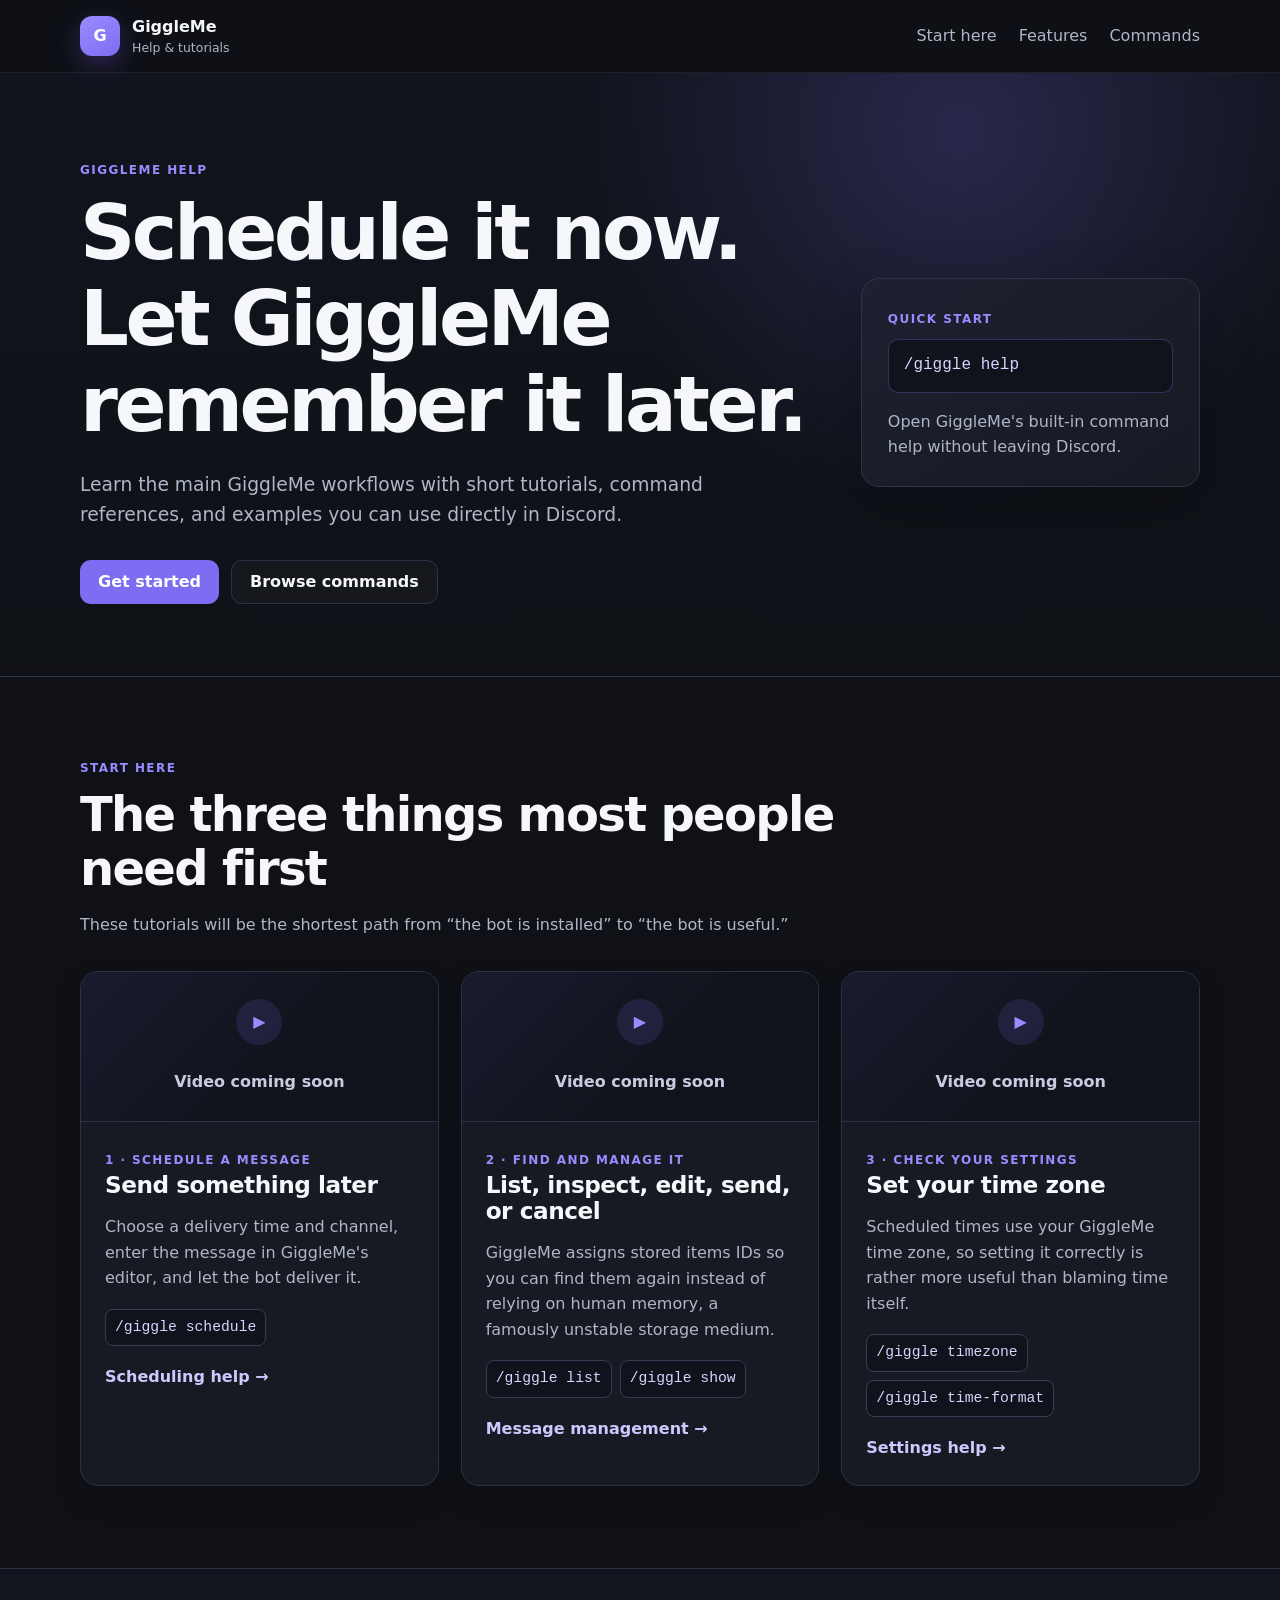
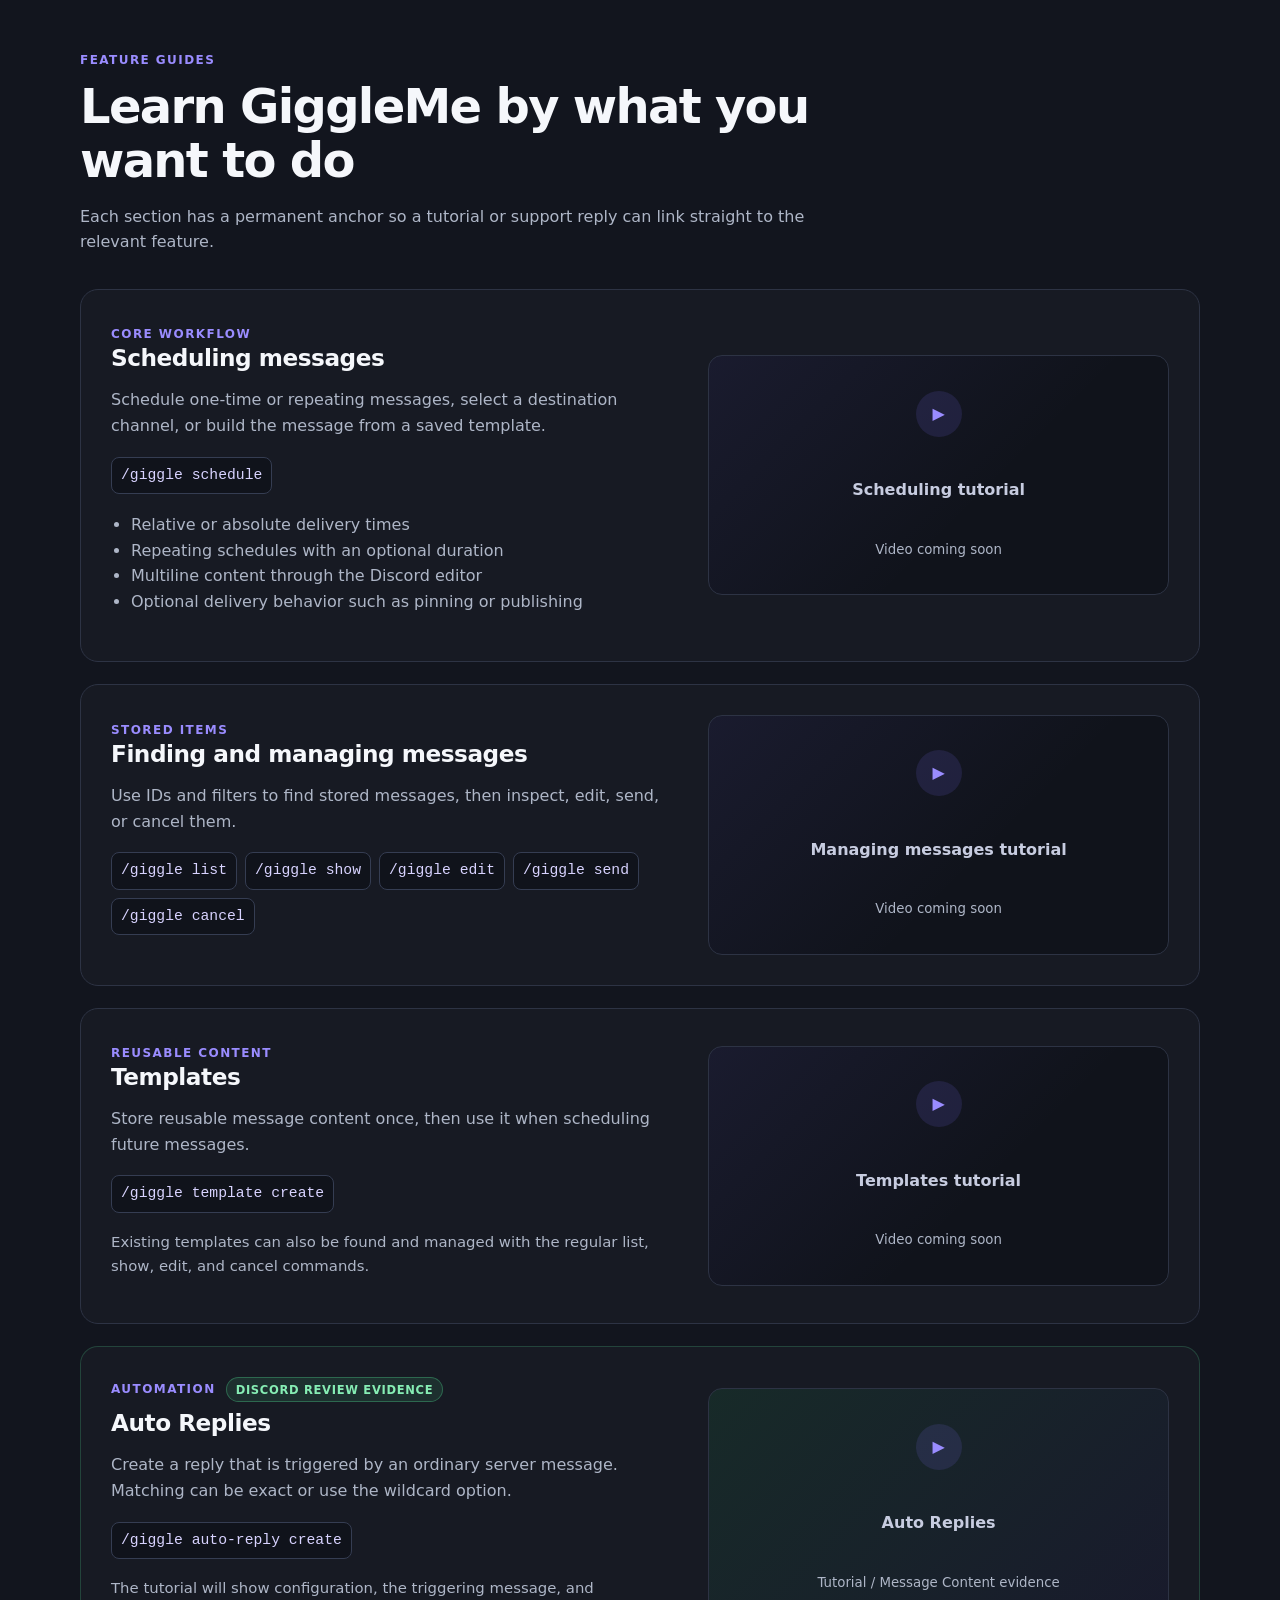
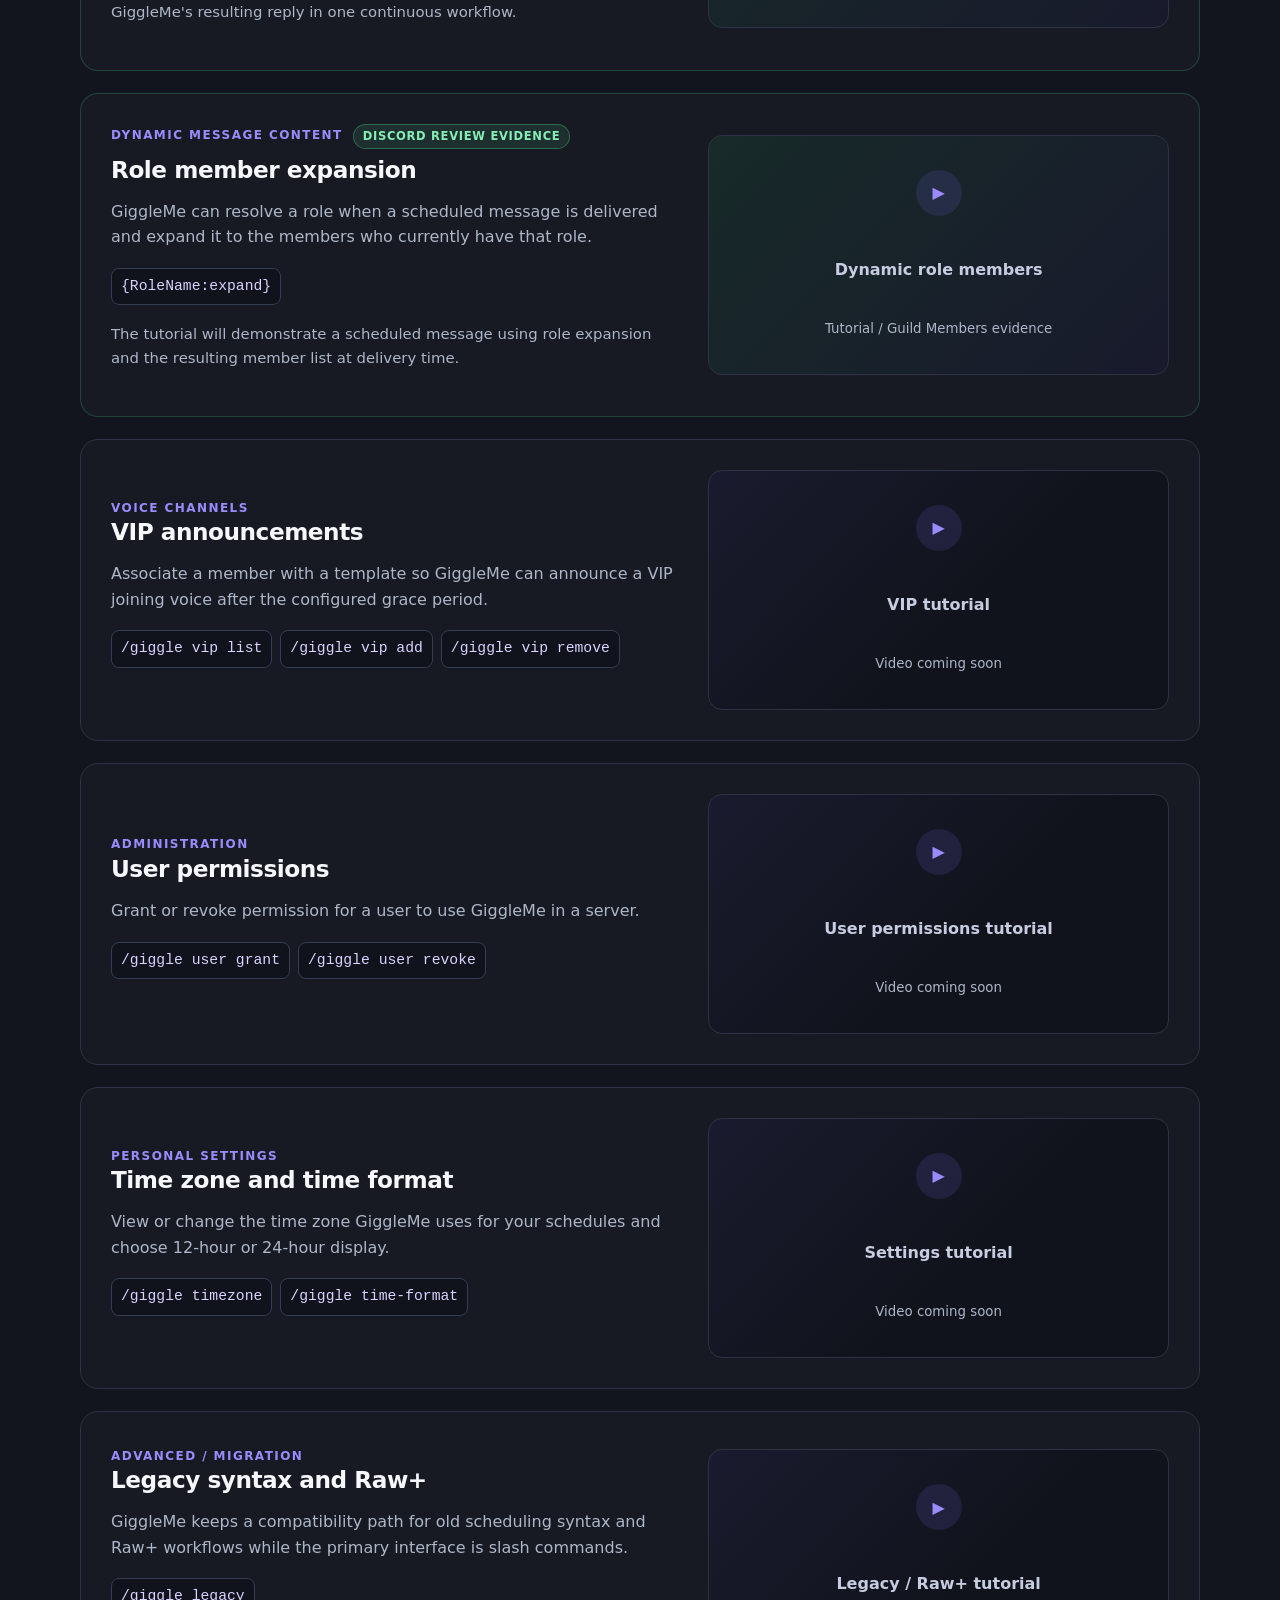
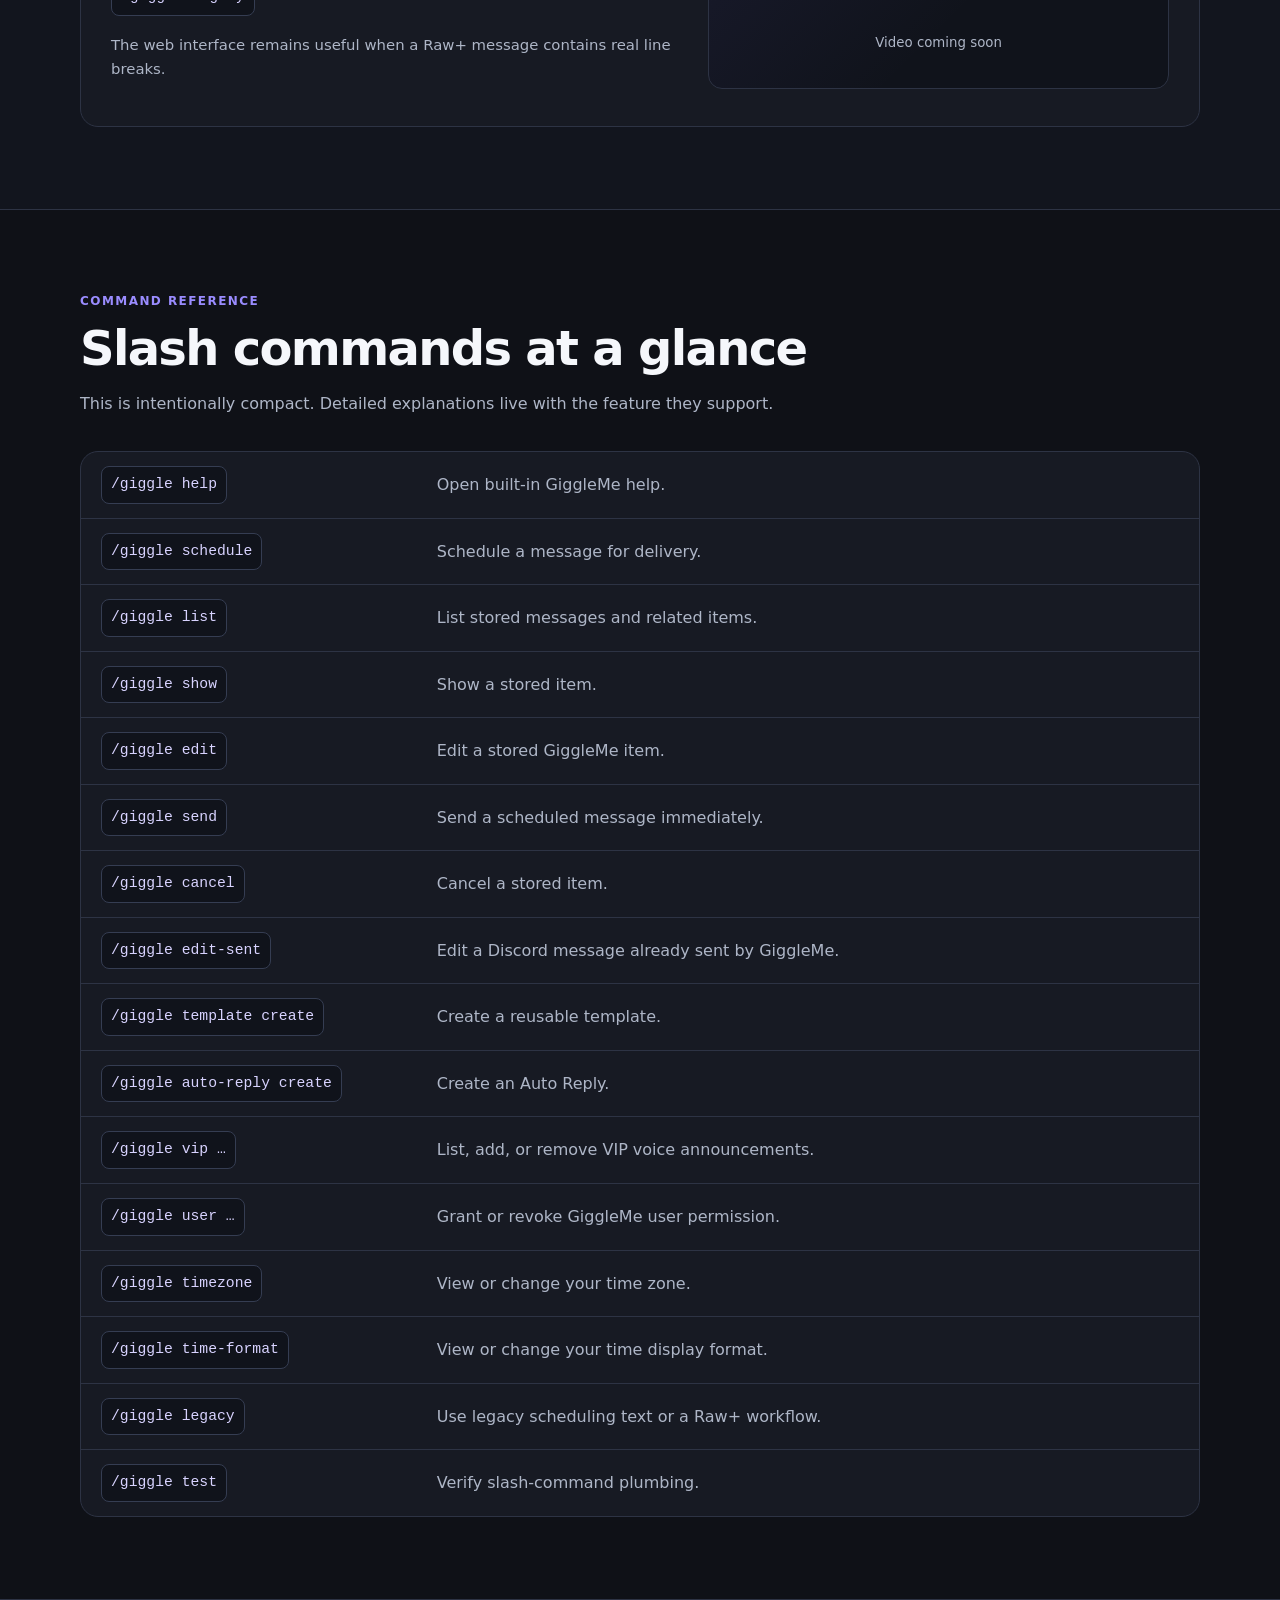
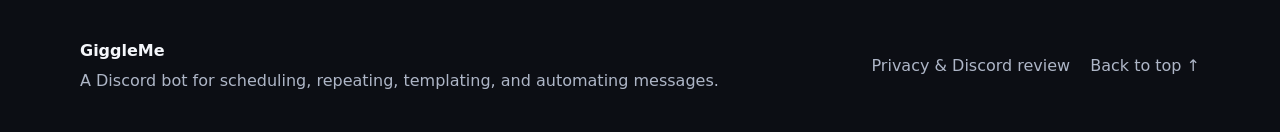
==== web/help/index.html @ 9c4f70c9 "Add web framework" ====
<!doctype html>
<html lang="en">
<head>
  <meta charset="utf-8">
  <meta name="viewport" content="width=device-width, initial-scale=1">
  <meta name="description" content="Help and tutorials for the GiggleMe Discord bot.">
  <title>GiggleMe Help</title>
  <link rel="stylesheet" href="styles.css">
</head>
<body>
  <header class="site-header">
    <div class="shell header-inner">
      <a class="brand" href="#top" aria-label="GiggleMe Help home">
        <span class="brand-mark" aria-hidden="true">G</span>
        <span>
          <strong>GiggleMe</strong>
          <small>Help &amp; tutorials</small>
        </span>
      </a>
      <nav class="header-nav" aria-label="Help navigation">
        <a href="#start">Start here</a>
        <a href="#features">Features</a>
        <a href="#commands">Commands</a>
      </nav>
    </div>
  </header>

  <main id="top">
    <section class="hero">
      <div class="shell hero-grid">
        <div>
          <p class="eyebrow">GiggleMe help</p>
          <h1>Schedule it now. Let GiggleMe remember it later.</h1>
          <p class="lede">
            Learn the main GiggleMe workflows with short tutorials, command references,
            and examples you can use directly in Discord.
          </p>
          <div class="hero-actions">
            <a class="button primary" href="#start">Get started</a>
            <a class="button secondary" href="#commands">Browse commands</a>
          </div>
        </div>
        <aside class="quick-card" aria-label="Quick start">
          <span class="card-kicker">Quick start</span>
          <code>/giggle help</code>
          <p>Open GiggleMe's built-in command help without leaving Discord.</p>
        </aside>
      </div>
    </section>

    <section class="section shell" id="start">
      <div class="section-heading">
        <p class="eyebrow">Start here</p>
        <h2>The three things most people need first</h2>
        <p>These tutorials will be the shortest path from “the bot is installed” to “the bot is useful.”</p>
      </div>

      <div class="card-grid three">
        <article class="feature-card featured">
          <div class="video-placeholder" aria-label="Scheduling tutorial video placeholder">
            <span>Video coming soon</span>
          </div>
          <div class="card-body">
            <span class="card-kicker">1 · Schedule a message</span>
            <h3>Send something later</h3>
            <p>Choose a delivery time and channel, enter the message in GiggleMe's editor, and let the bot deliver it.</p>
            <div class="command-row"><code>/giggle schedule</code></div>
            <a class="text-link" href="#scheduling">Scheduling help →</a>
          </div>
        </article>

        <article class="feature-card featured">
          <div class="video-placeholder" aria-label="Managing messages tutorial video placeholder">
            <span>Video coming soon</span>
          </div>
          <div class="card-body">
            <span class="card-kicker">2 · Find and manage it</span>
            <h3>List, inspect, edit, send, or cancel</h3>
            <p>GiggleMe assigns stored items IDs so you can find them again instead of relying on human memory, a famously unstable storage medium.</p>
            <div class="command-row"><code>/giggle list</code><code>/giggle show</code></div>
            <a class="text-link" href="#manage">Message management →</a>
          </div>
        </article>

        <article class="feature-card featured">
          <div class="video-placeholder" aria-label="Settings tutorial video placeholder">
            <span>Video coming soon</span>
          </div>
          <div class="card-body">
            <span class="card-kicker">3 · Check your settings</span>
            <h3>Set your time zone</h3>
            <p>Scheduled times use your GiggleMe time zone, so setting it correctly is rather more useful than blaming time itself.</p>
            <div class="command-row"><code>/giggle timezone</code><code>/giggle time-format</code></div>
            <a class="text-link" href="#settings">Settings help →</a>
          </div>
        </article>
      </div>
    </section>

    <section class="section section-alt" id="features">
      <div class="shell">
        <div class="section-heading">
          <p class="eyebrow">Feature guides</p>
          <h2>Learn GiggleMe by what you want to do</h2>
          <p>Each section has a permanent anchor so a tutorial or support reply can link straight to the relevant feature.</p>
        </div>

        <div class="feature-list">
          <article class="guide" id="scheduling">
            <div class="guide-copy">
              <span class="card-kicker">Core workflow</span>
              <h3>Scheduling messages</h3>
              <p>Schedule one-time or repeating messages, select a destination channel, or build the message from a saved template.</p>
              <div class="command-row"><code>/giggle schedule</code></div>
              <ul>
                <li>Relative or absolute delivery times</li>
                <li>Repeating schedules with an optional duration</li>
                <li>Multiline content through the Discord editor</li>
                <li>Optional delivery behavior such as pinning or publishing</li>
              </ul>
            </div>
            <div class="video-placeholder large" aria-label="Scheduling messages video placeholder">
              <span>Scheduling tutorial</span>
              <small>Video coming soon</small>
            </div>
          </article>

          <article class="guide" id="manage">
            <div class="guide-copy">
              <span class="card-kicker">Stored items</span>
              <h3>Finding and managing messages</h3>
              <p>Use IDs and filters to find stored messages, then inspect, edit, send, or cancel them.</p>
              <div class="command-row">
                <code>/giggle list</code><code>/giggle show</code><code>/giggle edit</code><code>/giggle send</code><code>/giggle cancel</code>
              </div>
            </div>
            <div class="video-placeholder large" aria-label="Managing stored messages video placeholder">
              <span>Managing messages tutorial</span>
              <small>Video coming soon</small>
            </div>
          </article>

          <article class="guide" id="templates">
            <div class="guide-copy">
              <span class="card-kicker">Reusable content</span>
              <h3>Templates</h3>
              <p>Store reusable message content once, then use it when scheduling future messages.</p>
              <div class="command-row"><code>/giggle template create</code></div>
              <p class="note">Existing templates can also be found and managed with the regular list, show, edit, and cancel commands.</p>
            </div>
            <div class="video-placeholder large" aria-label="Templates video placeholder">
              <span>Templates tutorial</span>
              <small>Video coming soon</small>
            </div>
          </article>

          <article class="guide evidence-guide" id="auto-replies">
            <div class="guide-copy">
              <div class="label-row">
                <span class="card-kicker">Automation</span>
                <span class="evidence-badge">Discord review evidence</span>
              </div>
              <h3>Auto Replies</h3>
              <p>Create a reply that is triggered by an ordinary server message. Matching can be exact or use the wildcard option.</p>
              <div class="command-row"><code>/giggle auto-reply create</code></div>
              <p class="note">The tutorial will show configuration, the triggering message, and GiggleMe's resulting reply in one continuous workflow.</p>
            </div>
            <div class="video-placeholder large evidence" aria-label="Auto Replies evidence video placeholder">
              <span>Auto Replies</span>
              <small>Tutorial / Message Content evidence</small>
            </div>
          </article>

          <article class="guide evidence-guide" id="role-expansion">
            <div class="guide-copy">
              <div class="label-row">
                <span class="card-kicker">Dynamic message content</span>
                <span class="evidence-badge">Discord review evidence</span>
              </div>
              <h3>Role member expansion</h3>
              <p>GiggleMe can resolve a role when a scheduled message is delivered and expand it to the members who currently have that role.</p>
              <div class="command-row"><code>{RoleName:expand}</code></div>
              <p class="note">The tutorial will demonstrate a scheduled message using role expansion and the resulting member list at delivery time.</p>
            </div>
            <div class="video-placeholder large evidence" aria-label="Role member expansion evidence video placeholder">
              <span>Dynamic role members</span>
              <small>Tutorial / Guild Members evidence</small>
            </div>
          </article>

          <article class="guide" id="vip">
            <div class="guide-copy">
              <span class="card-kicker">Voice channels</span>
              <h3>VIP announcements</h3>
              <p>Associate a member with a template so GiggleMe can announce a VIP joining voice after the configured grace period.</p>
              <div class="command-row"><code>/giggle vip list</code><code>/giggle vip add</code><code>/giggle vip remove</code></div>
            </div>
            <div class="video-placeholder large" aria-label="VIP announcements video placeholder">
              <span>VIP tutorial</span>
              <small>Video coming soon</small>
            </div>
          </article>

          <article class="guide" id="permissions">
            <div class="guide-copy">
              <span class="card-kicker">Administration</span>
              <h3>User permissions</h3>
              <p>Grant or revoke permission for a user to use GiggleMe in a server.</p>
              <div class="command-row"><code>/giggle user grant</code><code>/giggle user revoke</code></div>
            </div>
            <div class="video-placeholder large" aria-label="User permissions video placeholder">
              <span>User permissions tutorial</span>
              <small>Video coming soon</small>
            </div>
          </article>

          <article class="guide" id="settings">
            <div class="guide-copy">
              <span class="card-kicker">Personal settings</span>
              <h3>Time zone and time format</h3>
              <p>View or change the time zone GiggleMe uses for your schedules and choose 12-hour or 24-hour display.</p>
              <div class="command-row"><code>/giggle timezone</code><code>/giggle time-format</code></div>
            </div>
            <div class="video-placeholder large" aria-label="Settings video placeholder">
              <span>Settings tutorial</span>
              <small>Video coming soon</small>
            </div>
          </article>

          <article class="guide" id="legacy">
            <div class="guide-copy">
              <span class="card-kicker">Advanced / migration</span>
              <h3>Legacy syntax and Raw+</h3>
              <p>GiggleMe keeps a compatibility path for old scheduling syntax and Raw+ workflows while the primary interface is slash commands.</p>
              <div class="command-row"><code>/giggle legacy</code></div>
              <p class="note">The web interface remains useful when a Raw+ message contains real line breaks.</p>
            </div>
            <div class="video-placeholder large" aria-label="Legacy and Raw Plus video placeholder">
              <span>Legacy / Raw+ tutorial</span>
              <small>Video coming soon</small>
            </div>
          </article>
        </div>
      </div>
    </section>

    <section class="section shell" id="commands">
      <div class="section-heading">
        <p class="eyebrow">Command reference</p>
        <h2>Slash commands at a glance</h2>
        <p>This is intentionally compact. Detailed explanations live with the feature they support.</p>
      </div>

      <div class="command-table" role="table" aria-label="GiggleMe command reference">
        <div class="command-entry" role="row"><code>/giggle help</code><span>Open built-in GiggleMe help.</span></div>
        <div class="command-entry" role="row"><code>/giggle schedule</code><span>Schedule a message for delivery.</span></div>
        <div class="command-entry" role="row"><code>/giggle list</code><span>List stored messages and related items.</span></div>
        <div class="command-entry" role="row"><code>/giggle show</code><span>Show a stored item.</span></div>
        <div class="command-entry" role="row"><code>/giggle edit</code><span>Edit a stored GiggleMe item.</span></div>
        <div class="command-entry" role="row"><code>/giggle send</code><span>Send a scheduled message immediately.</span></div>
        <div class="command-entry" role="row"><code>/giggle cancel</code><span>Cancel a stored item.</span></div>
        <div class="command-entry" role="row"><code>/giggle edit-sent</code><span>Edit a Discord message already sent by GiggleMe.</span></div>
        <div class="command-entry" role="row"><code>/giggle template create</code><span>Create a reusable template.</span></div>
        <div class="command-entry" role="row"><code>/giggle auto-reply create</code><span>Create an Auto Reply.</span></div>
        <div class="command-entry" role="row"><code>/giggle vip …</code><span>List, add, or remove VIP voice announcements.</span></div>
        <div class="command-entry" role="row"><code>/giggle user …</code><span>Grant or revoke GiggleMe user permission.</span></div>
        <div class="command-entry" role="row"><code>/giggle timezone</code><span>View or change your time zone.</span></div>
        <div class="command-entry" role="row"><code>/giggle time-format</code><span>View or change your time display format.</span></div>
        <div class="command-entry" role="row"><code>/giggle legacy</code><span>Use legacy scheduling text or a Raw+ workflow.</span></div>
        <div class="command-entry" role="row"><code>/giggle test</code><span>Verify slash-command plumbing.</span></div>
      </div>
    </section>
  </main>

  <footer class="site-footer">
    <div class="shell footer-inner">
      <div>
        <strong>GiggleMe</strong>
        <p>A Discord bot for scheduling, repeating, templating, and automating messages.</p>
      </div>
      <div class="footer-links">
        <a href="../discord-review/">Privacy &amp; Discord review</a>
        <a href="#top">Back to top ↑</a>
      </div>
    </div>
  </footer>
</body>
</html>
---- web/help/styles.css ----
:root {
  --bg: #0f1117;
  --panel: #171a23;
  --panel-2: #1d2130;
  --text: #f5f7fb;
  --muted: #aeb6c7;
  --line: #2d3344;
  --accent: #7c6df2;
  --accent-strong: #9a8cff;
  --accent-soft: rgba(124, 109, 242, 0.14);
  --success: #4bd18a;
  --success-soft: rgba(75, 209, 138, 0.12);
  --shadow: 0 18px 55px rgba(0, 0, 0, 0.24);
  --radius: 18px;
  --shell: 1120px;
}

* { box-sizing: border-box; }
html { scroll-behavior: smooth; }
body {
  margin: 0;
  font-family: Inter, ui-sans-serif, system-ui, -apple-system, BlinkMacSystemFont, "Segoe UI", sans-serif;
  background: var(--bg);
  color: var(--text);
  line-height: 1.6;
}

a { color: inherit; }
code {
  font-family: "SFMono-Regular", Consolas, "Liberation Mono", monospace;
  font-size: 0.92em;
}

.shell {
  width: min(calc(100% - 36px), var(--shell));
  margin-inline: auto;
}

.site-header {
  position: sticky;
  top: 0;
  z-index: 10;
  border-bottom: 1px solid rgba(255,255,255,.07);
  background: rgba(15, 17, 23, 0.88);
  backdrop-filter: blur(14px);
}

.header-inner,
.footer-inner {
  display: flex;
  align-items: center;
  justify-content: space-between;
  gap: 24px;
}

.header-inner { min-height: 72px; }
.brand {
  display: inline-flex;
  align-items: center;
  gap: 12px;
  text-decoration: none;
}
.brand-mark {
  display: grid;
  place-items: center;
  width: 40px;
  height: 40px;
  border-radius: 12px;
  background: linear-gradient(145deg, var(--accent-strong), var(--accent));
  color: white;
  font-weight: 900;
  box-shadow: 0 8px 24px rgba(124, 109, 242, .28);
}
.brand strong,
.brand small { display: block; }
.brand small { color: var(--muted); font-size: .78rem; margin-top: -2px; }
.header-nav { display: flex; gap: 22px; }
.header-nav a,
.footer-links a { color: var(--muted); text-decoration: none; }
.header-nav a:hover,
.footer-links a:hover,
.text-link:hover { color: var(--text); }

.hero {
  padding: 88px 0 72px;
  background:
    radial-gradient(circle at 75% 10%, rgba(124,109,242,.22), transparent 34%),
    linear-gradient(180deg, #11141d 0%, var(--bg) 100%);
  border-bottom: 1px solid var(--line);
}
.hero-grid {
  display: grid;
  grid-template-columns: minmax(0, 1.5fr) minmax(280px, .7fr);
  gap: 54px;
  align-items: center;
}
.eyebrow,
.card-kicker {
  margin: 0 0 10px;
  color: var(--accent-strong);
  text-transform: uppercase;
  letter-spacing: .12em;
  font-size: .75rem;
  font-weight: 800;
}
h1, h2, h3 { line-height: 1.12; margin-top: 0; }
h1 { font-size: clamp(2.6rem, 6vw, 4.9rem); letter-spacing: -.045em; margin-bottom: 22px; }
h2 { font-size: clamp(2rem, 4vw, 3rem); letter-spacing: -.035em; margin-bottom: 14px; }
h3 { font-size: 1.45rem; letter-spacing: -.02em; margin-bottom: 12px; }
.lede { max-width: 720px; color: var(--muted); font-size: 1.17rem; }
.hero-actions { display: flex; gap: 12px; flex-wrap: wrap; margin-top: 30px; }
.button {
  display: inline-flex;
  align-items: center;
  justify-content: center;
  min-height: 44px;
  padding: 0 18px;
  border-radius: 11px;
  text-decoration: none;
  font-weight: 750;
}
.button.primary { background: var(--accent); color: #fff; }
.button.primary:hover { background: var(--accent-strong); }
.button.secondary { border: 1px solid var(--line); background: rgba(255,255,255,.025); }
.quick-card {
  padding: 26px;
  border: 1px solid var(--line);
  border-radius: var(--radius);
  background: linear-gradient(145deg, var(--panel-2), var(--panel));
  box-shadow: var(--shadow);
}
.quick-card code {
  display: block;
  padding: 13px 15px;
  margin: 8px 0 14px;
  border: 1px solid rgba(124,109,242,.32);
  border-radius: 10px;
  background: #10131b;
  color: #d8d3ff;
  font-size: 1rem;
}
.quick-card p { color: var(--muted); margin-bottom: 0; }

.section { padding-top: 82px; padding-bottom: 82px; scroll-margin-top: 76px; }
.section-alt { background: #12151e; border-block: 1px solid var(--line); }
.section-heading { max-width: 760px; margin-bottom: 34px; }
.section-heading > p:last-child { color: var(--muted); margin-bottom: 0; }
.card-grid { display: grid; gap: 22px; }
.card-grid.three { grid-template-columns: repeat(3, minmax(0, 1fr)); }
.feature-card {
  overflow: hidden;
  border: 1px solid var(--line);
  border-radius: var(--radius);
  background: var(--panel);
}
.feature-card.featured { box-shadow: 0 12px 30px rgba(0,0,0,.13); }
.card-body { padding: 24px; }
.card-body p { color: var(--muted); }
.text-link { color: #cec8ff; text-decoration: none; font-weight: 700; }

.video-placeholder {
  display: grid;
  place-items: center;
  min-height: 150px;
  padding: 18px;
  text-align: center;
  color: #c7cce0;
  background:
    linear-gradient(135deg, rgba(124,109,242,.09), transparent 60%),
    #10131b;
  border-bottom: 1px solid var(--line);
}
.video-placeholder::before {
  content: "▶";
  display: grid;
  place-items: center;
  width: 46px;
  height: 46px;
  margin-bottom: 8px;
  border-radius: 50%;
  background: var(--accent-soft);
  color: var(--accent-strong);
  font-size: 1rem;
}
.video-placeholder span,
.video-placeholder small { display: block; }
.video-placeholder span { font-weight: 750; }
.video-placeholder small { margin-top: 3px; color: var(--muted); }
.video-placeholder.large {
  min-height: 240px;
  border: 1px solid var(--line);
  border-radius: 14px;
}
.video-placeholder.evidence {
  background: linear-gradient(135deg, var(--success-soft), rgba(124,109,242,.08)), #10131b;
}

.command-row { display: flex; flex-wrap: wrap; gap: 8px; margin: 18px 0; }
.command-row code,
.command-entry code {
  padding: 6px 9px;
  border: 1px solid #353d52;
  border-radius: 8px;
  background: #10131b;
  color: #d8d3ff;
}

.feature-list { display: grid; gap: 22px; }
.guide {
  display: grid;
  grid-template-columns: minmax(0, 1.1fr) minmax(320px, .9fr);
  gap: 34px;
  align-items: center;
  padding: 30px;
  border: 1px solid var(--line);
  border-radius: var(--radius);
  background: var(--panel);
  scroll-margin-top: 96px;
}
.guide-copy > p { color: var(--muted); }
.guide-copy ul { padding-left: 20px; color: var(--muted); }
.note { font-size: .93rem; }
.label-row { display: flex; gap: 10px; align-items: center; flex-wrap: wrap; margin-bottom: 8px; }
.label-row .card-kicker { margin: 0; }
.evidence-badge {
  display: inline-flex;
  align-items: center;
  min-height: 25px;
  padding: 2px 9px;
  border: 1px solid rgba(75,209,138,.35);
  border-radius: 999px;
  background: var(--success-soft);
  color: #86edb4;
  font-size: .72rem;
  font-weight: 800;
  text-transform: uppercase;
  letter-spacing: .06em;
}
.evidence-guide { border-color: rgba(75,209,138,.23); }

.command-table {
  overflow: hidden;
  border: 1px solid var(--line);
  border-radius: var(--radius);
  background: var(--panel);
}
.command-entry {
  display: grid;
  grid-template-columns: minmax(230px, .42fr) 1fr;
  gap: 24px;
  align-items: center;
  min-height: 62px;
  padding: 14px 20px;
  border-bottom: 1px solid var(--line);
}
.command-entry:last-child { border-bottom: 0; }
.command-entry code { width: fit-content; }
.command-entry span { color: var(--muted); }

.site-footer { padding: 38px 0; border-top: 1px solid var(--line); background: #0c0e14; }
.site-footer p { margin: 5px 0 0; color: var(--muted); }
.footer-links { display: flex; gap: 20px; flex-wrap: wrap; justify-content: flex-end; }

@media (max-width: 900px) {
  .hero-grid,
  .guide { grid-template-columns: 1fr; }
  .card-grid.three { grid-template-columns: 1fr; }
  .guide .video-placeholder { order: -1; }
}

@media (max-width: 680px) {
  .header-nav { display: none; }
  .hero { padding-top: 64px; }
  .section { padding-top: 62px; padding-bottom: 62px; }
  .guide { padding: 20px; }
  .command-entry { grid-template-columns: 1fr; gap: 8px; }
  .footer-inner { align-items: flex-start; flex-direction: column; }
  .footer-links { justify-content: flex-start; }
}

@media (prefers-reduced-motion: reduce) {
  html { scroll-behavior: auto; }
}
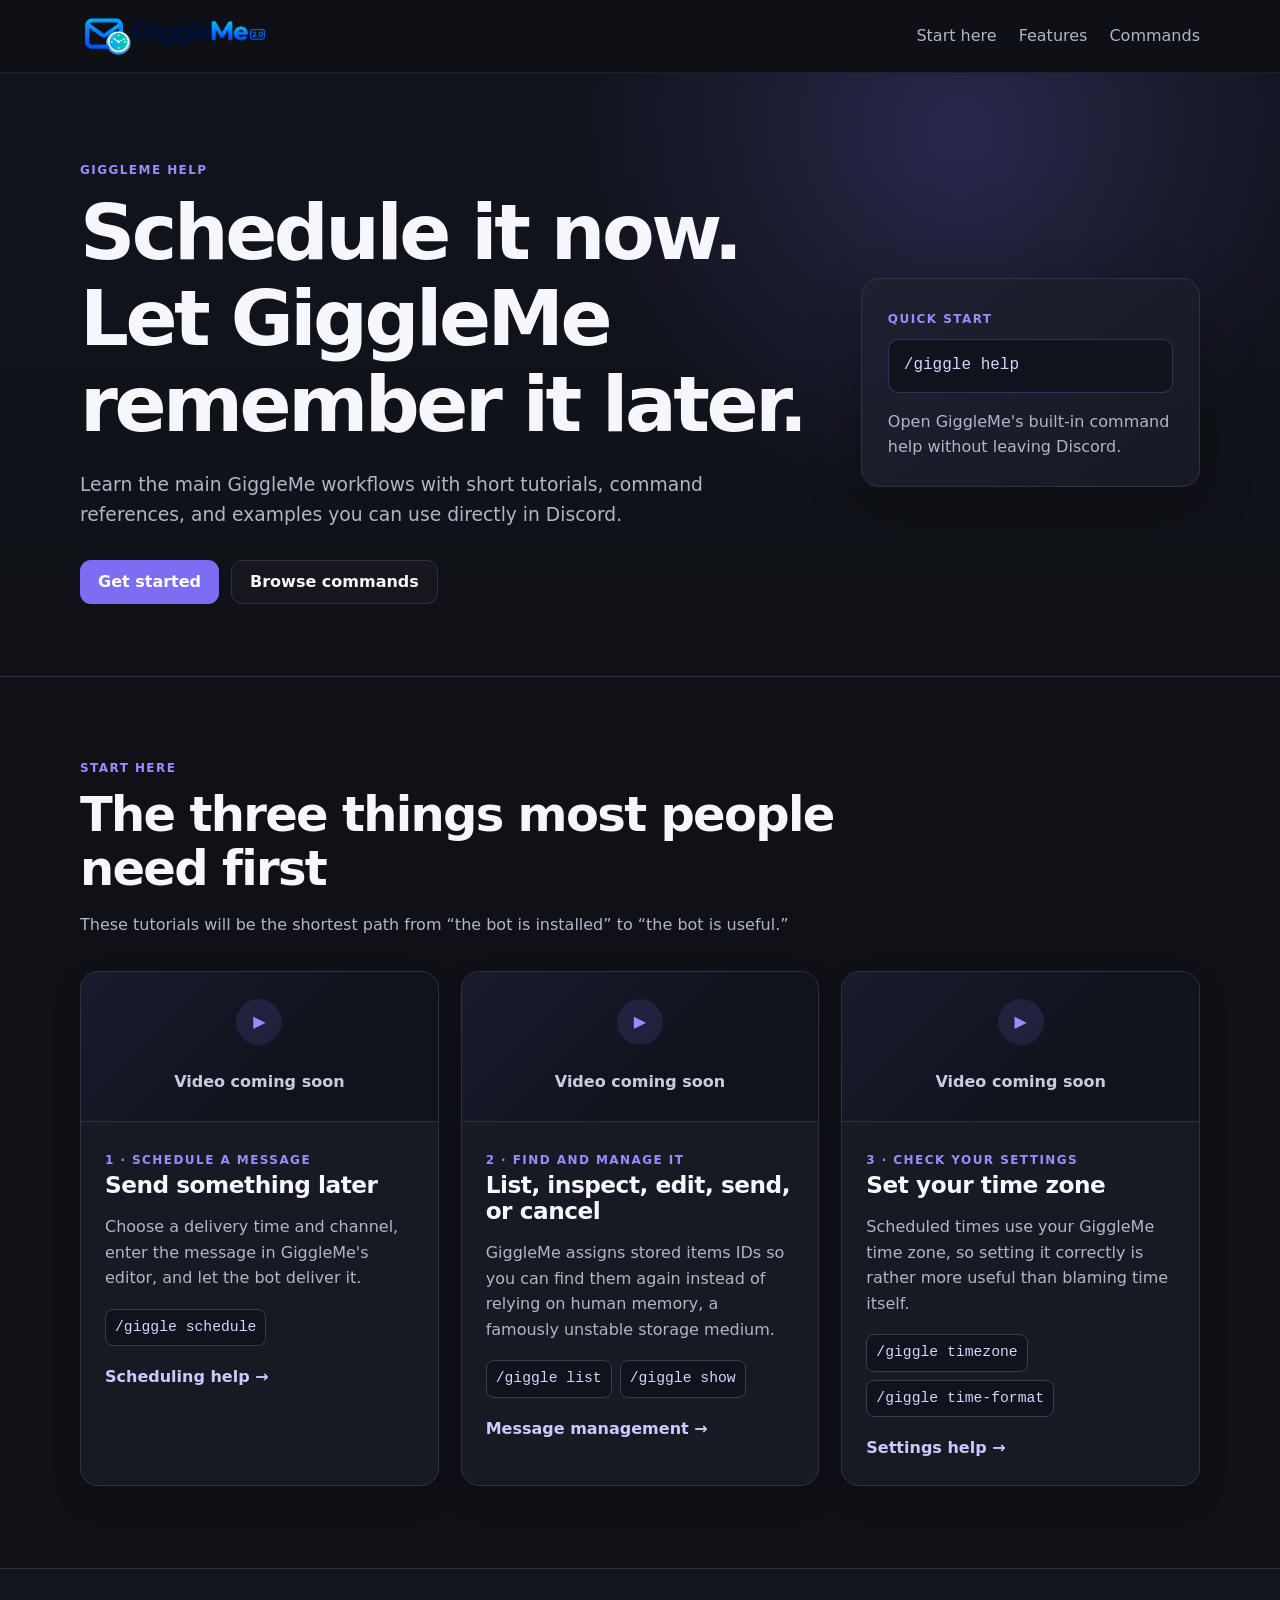
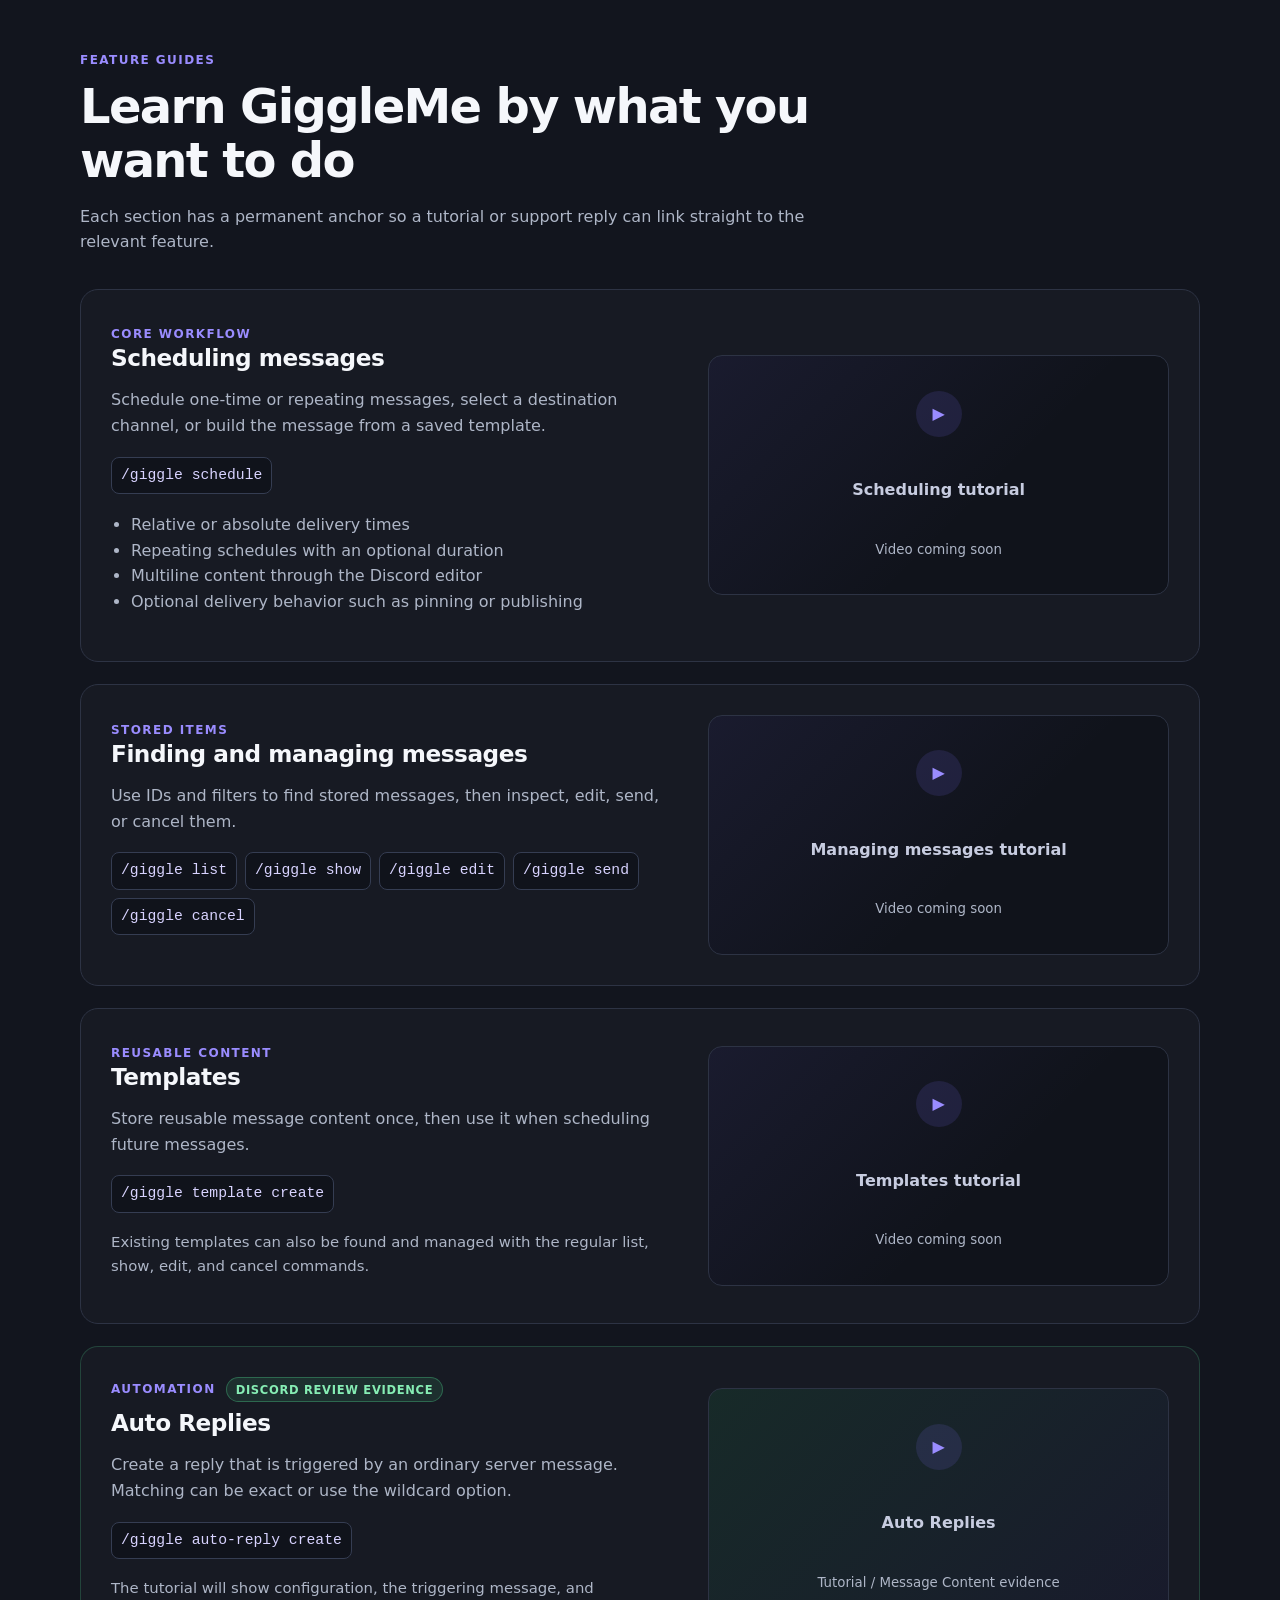
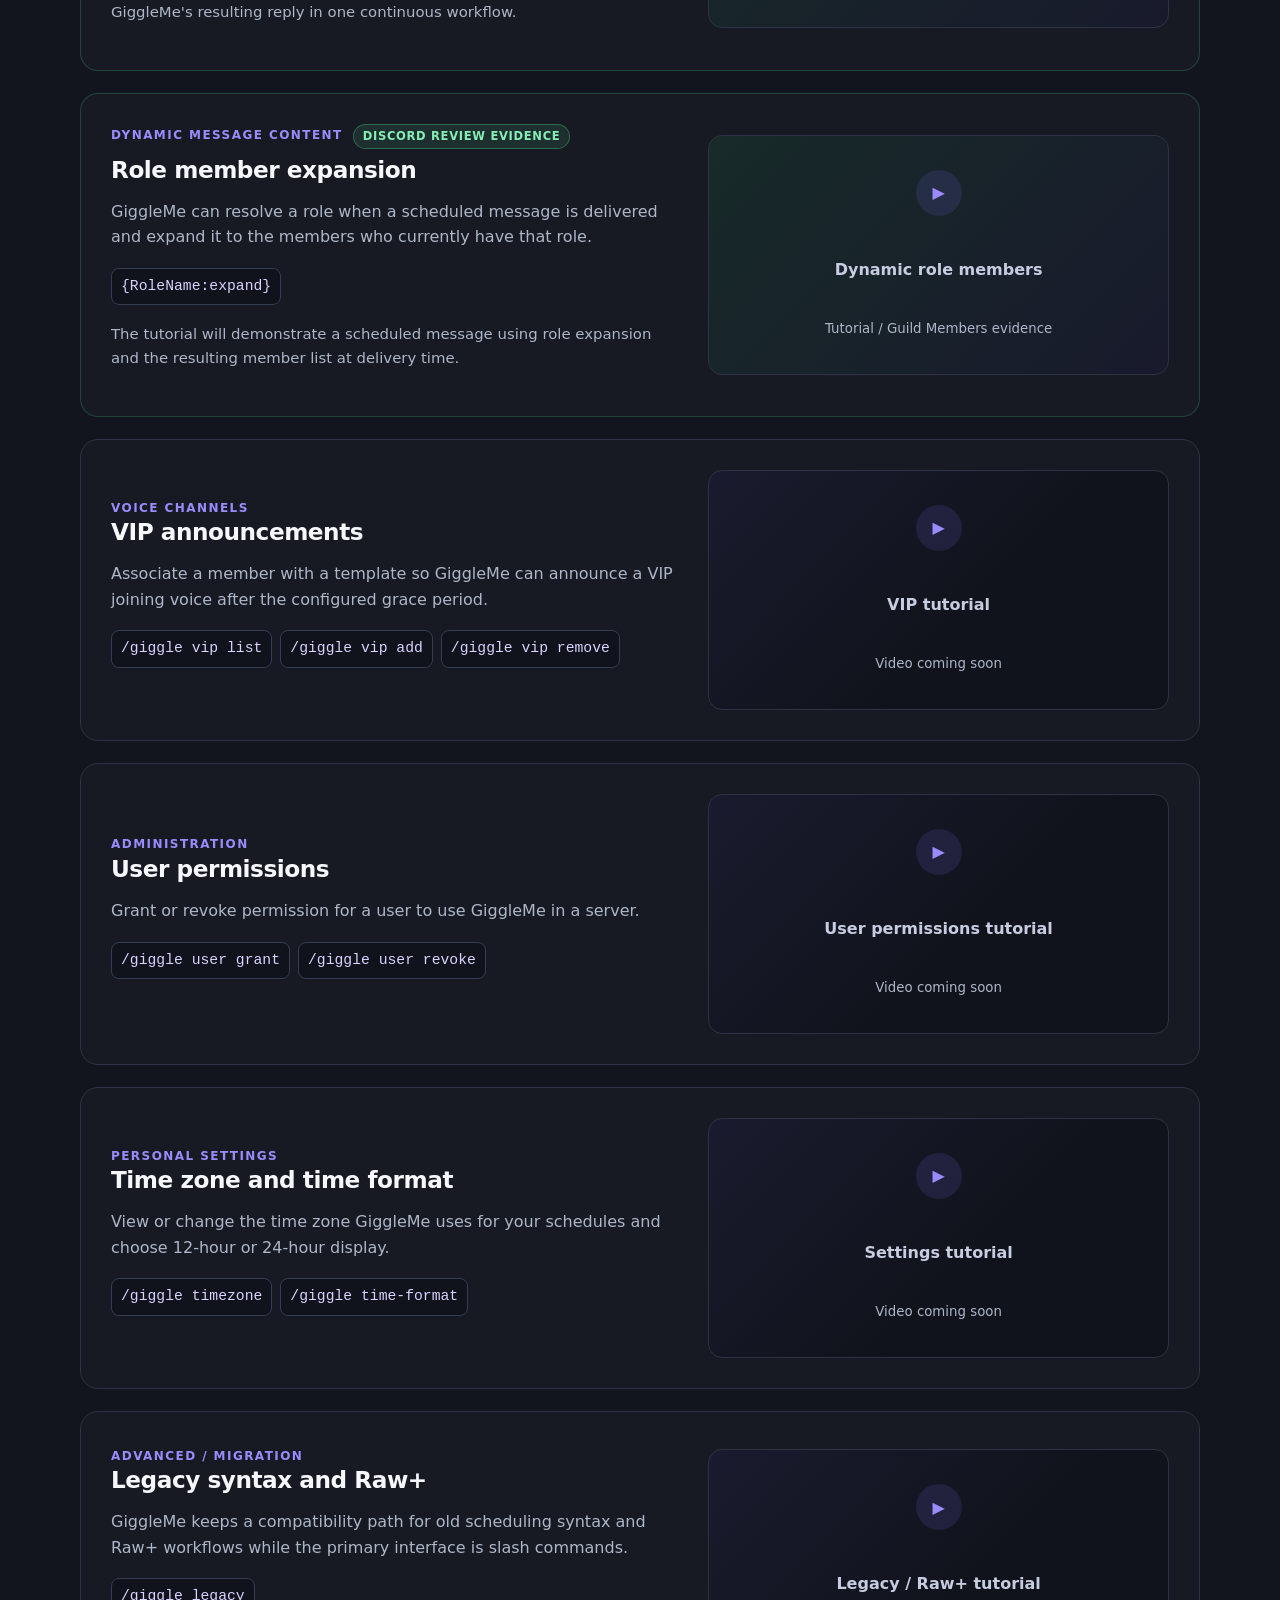
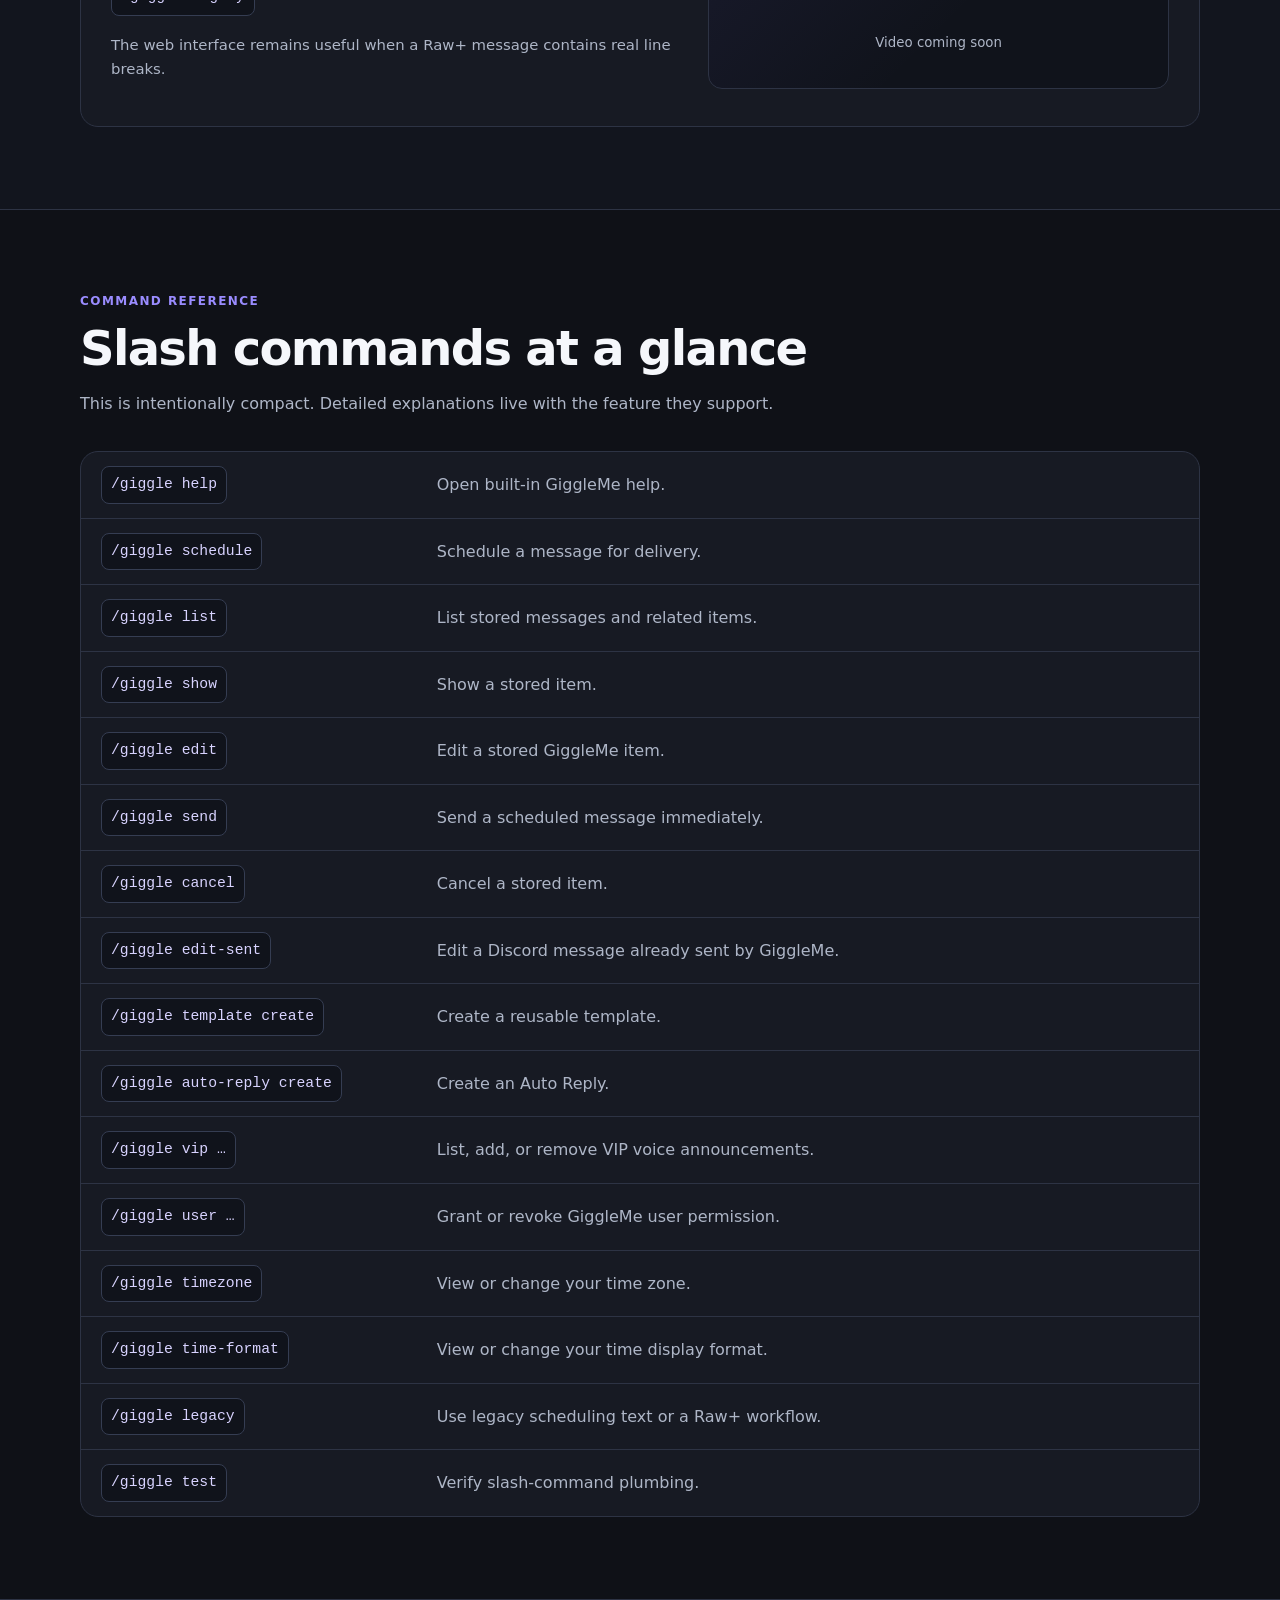
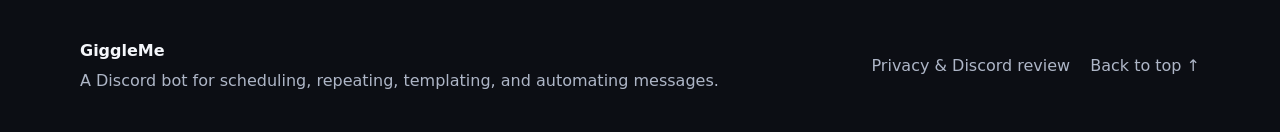
==== commit bf2333a4: "Add logo" ====
--- a/web/help/index.html
+++ b/web/help/index.html
@@ -11,11 +11,7 @@
   <header class="site-header">
     <div class="shell header-inner">
       <a class="brand" href="#top" aria-label="GiggleMe Help home">
-        <span class="brand-mark" aria-hidden="true">G</span>
-        <span>
-          <strong>GiggleMe</strong>
-          <small>Help &amp; tutorials</small>
-        </span>
+        <img class="brand-logo" src="giggleme-logo.png" alt="GiggleMe logo">
       </a>
       <nav class="header-nav" aria-label="Help navigation">
         <a href="#start">Start here</a>
--- a/web/help/styles.css
+++ b/web/help/styles.css
@@ -60,20 +60,12 @@
   gap: 12px;
   text-decoration: none;
 }
-.brand-mark {
-  display: grid;
-  place-items: center;
-  width: 40px;
-  height: 40px;
-  border-radius: 12px;
-  background: linear-gradient(145deg, var(--accent-strong), var(--accent));
-  color: white;
-  font-weight: 900;
-  box-shadow: 0 8px 24px rgba(124, 109, 242, .28);
-}
-.brand strong,
-.brand small { display: block; }
-.brand small { color: var(--muted); font-size: .78rem; margin-top: -2px; }
+.brand-logo {
+  display: block;
+  width: 188px;
+  max-width: min(42vw, 188px);
+  height: auto;
+}
 .header-nav { display: flex; gap: 22px; }
 .header-nav a,
 .footer-links a { color: var(--muted); text-decoration: none; }
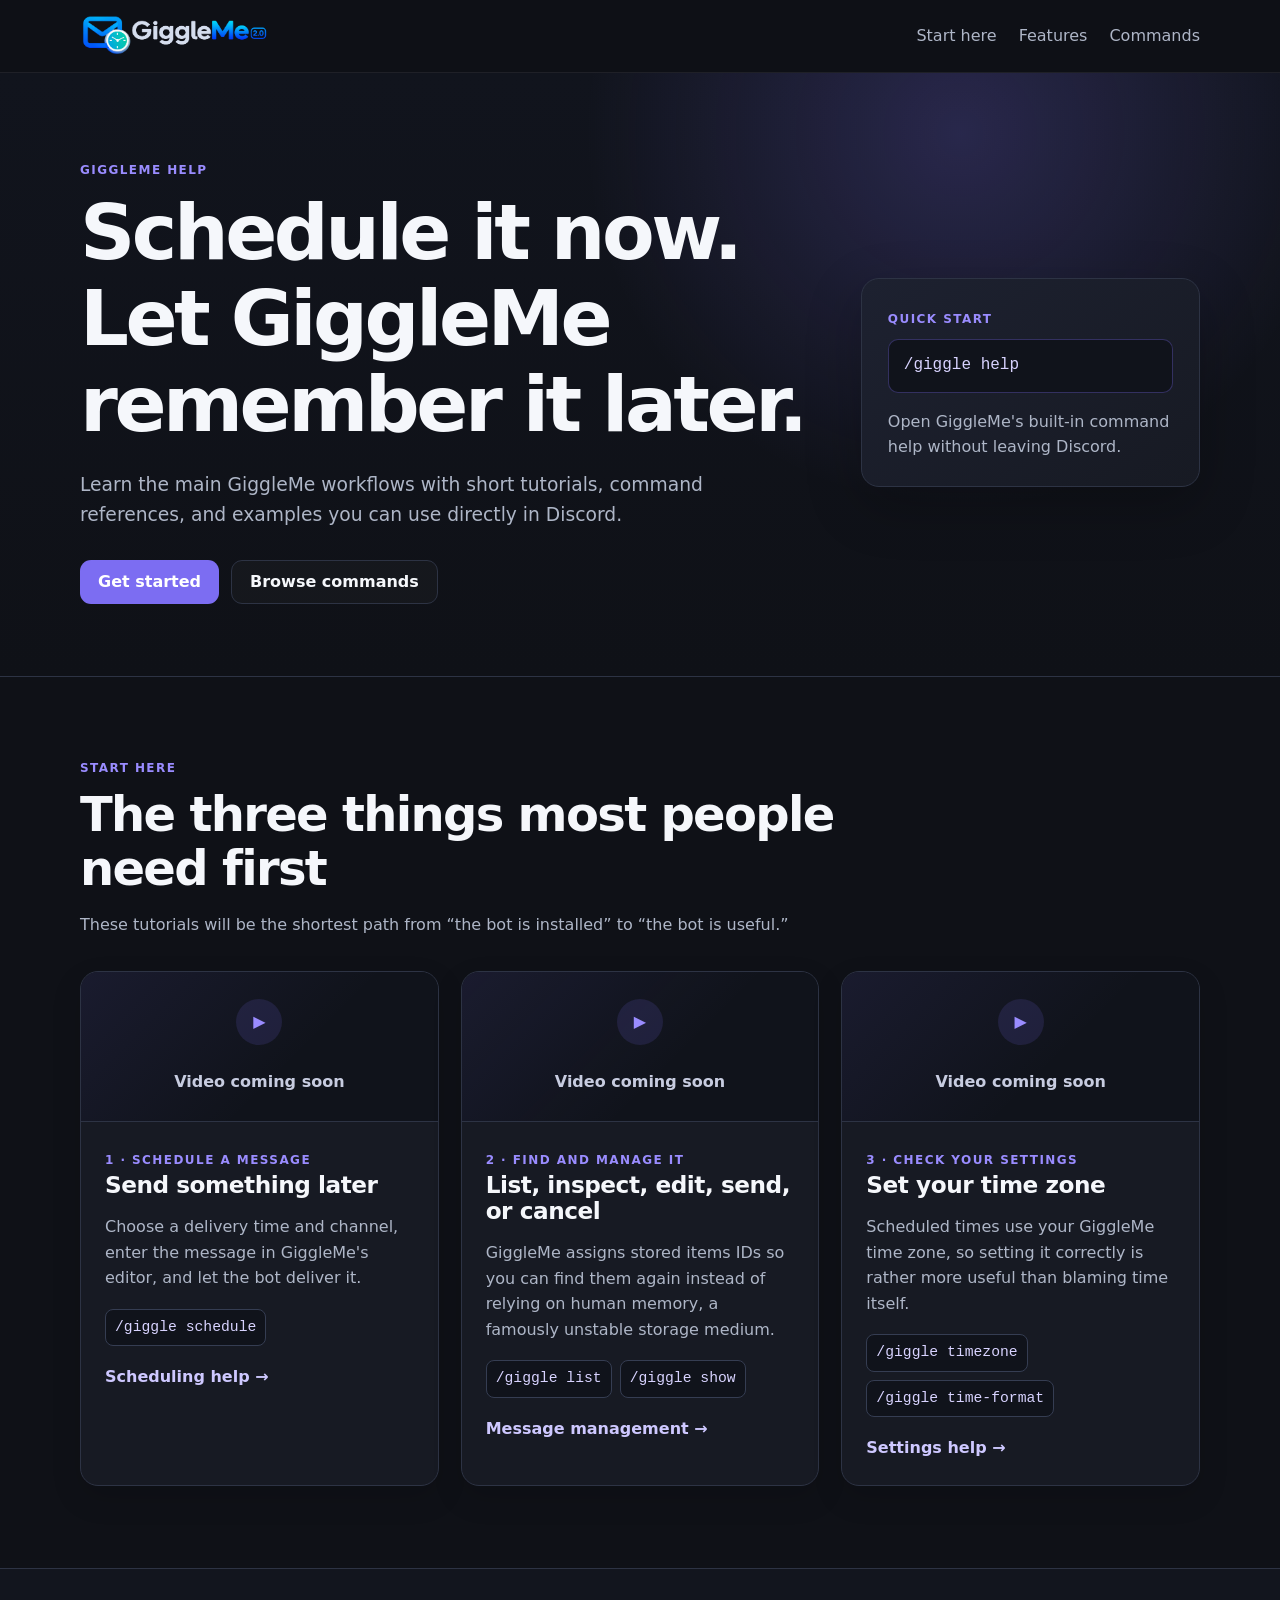
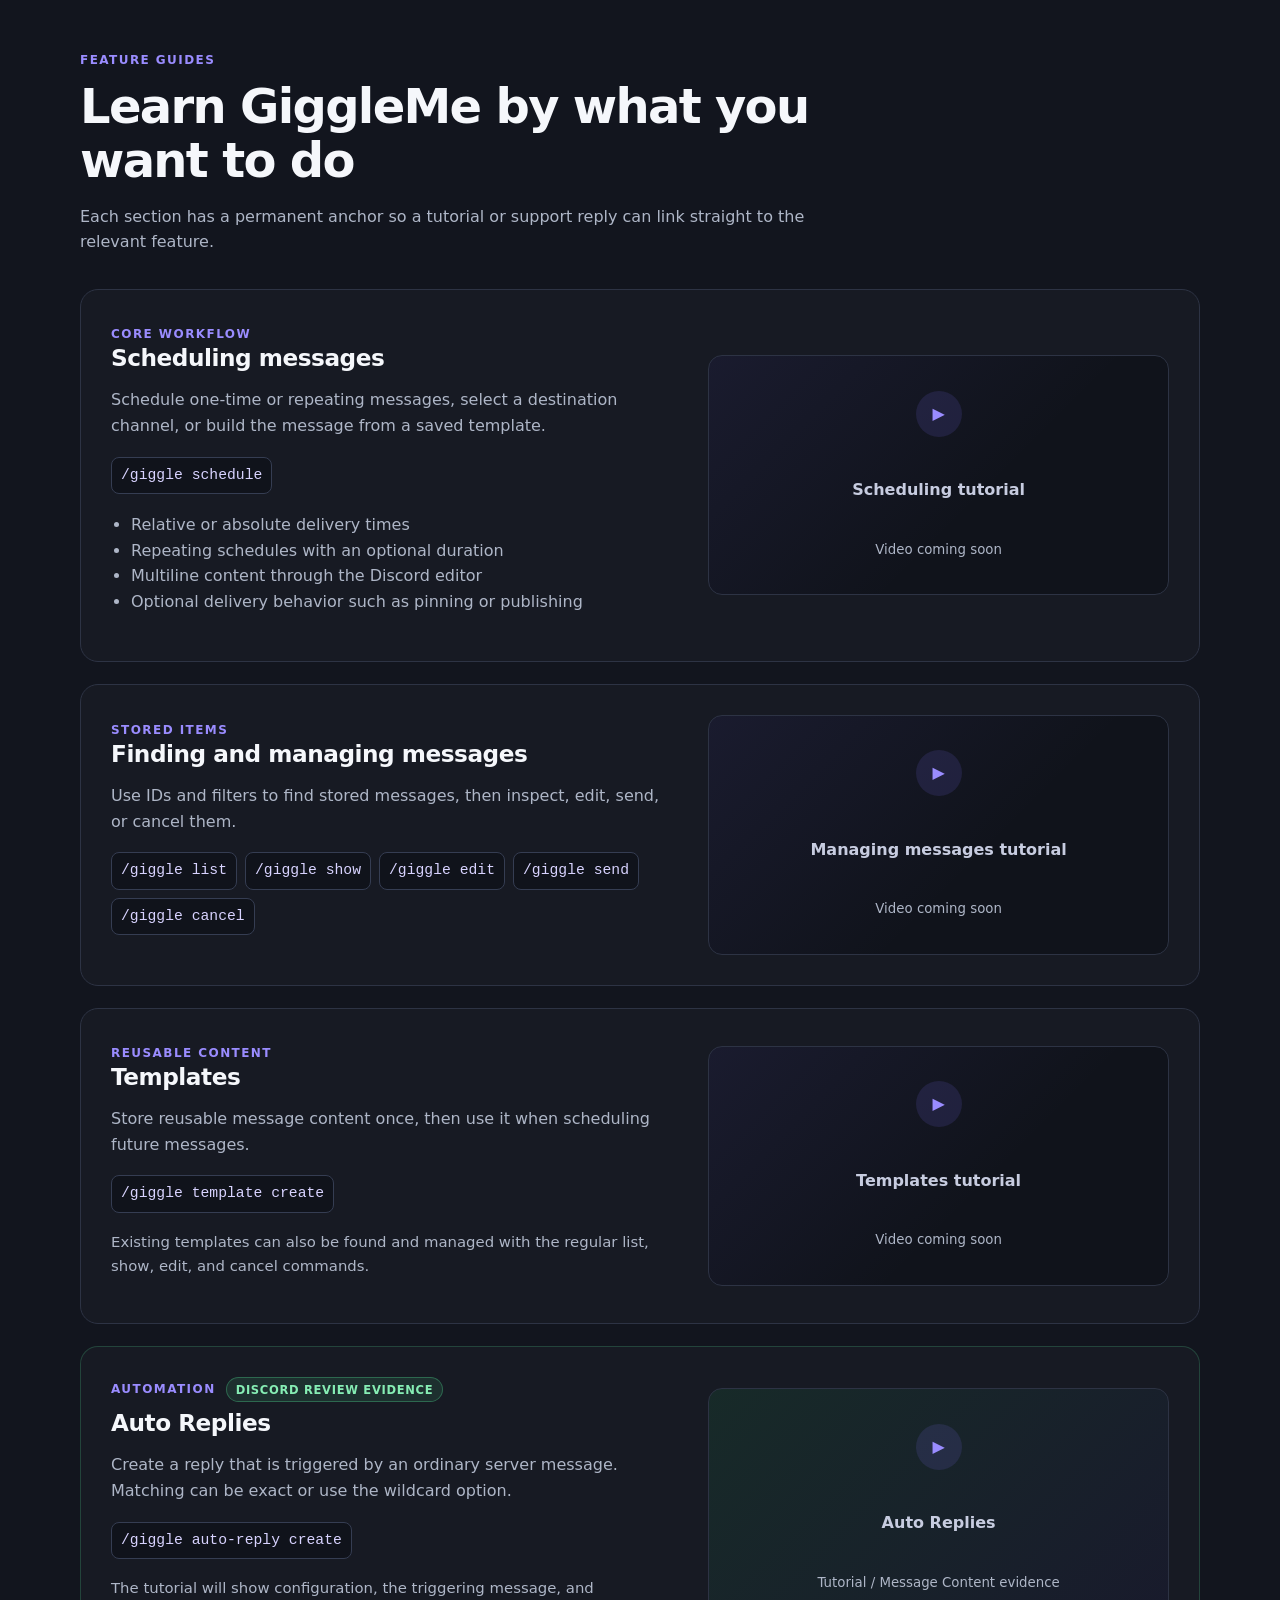
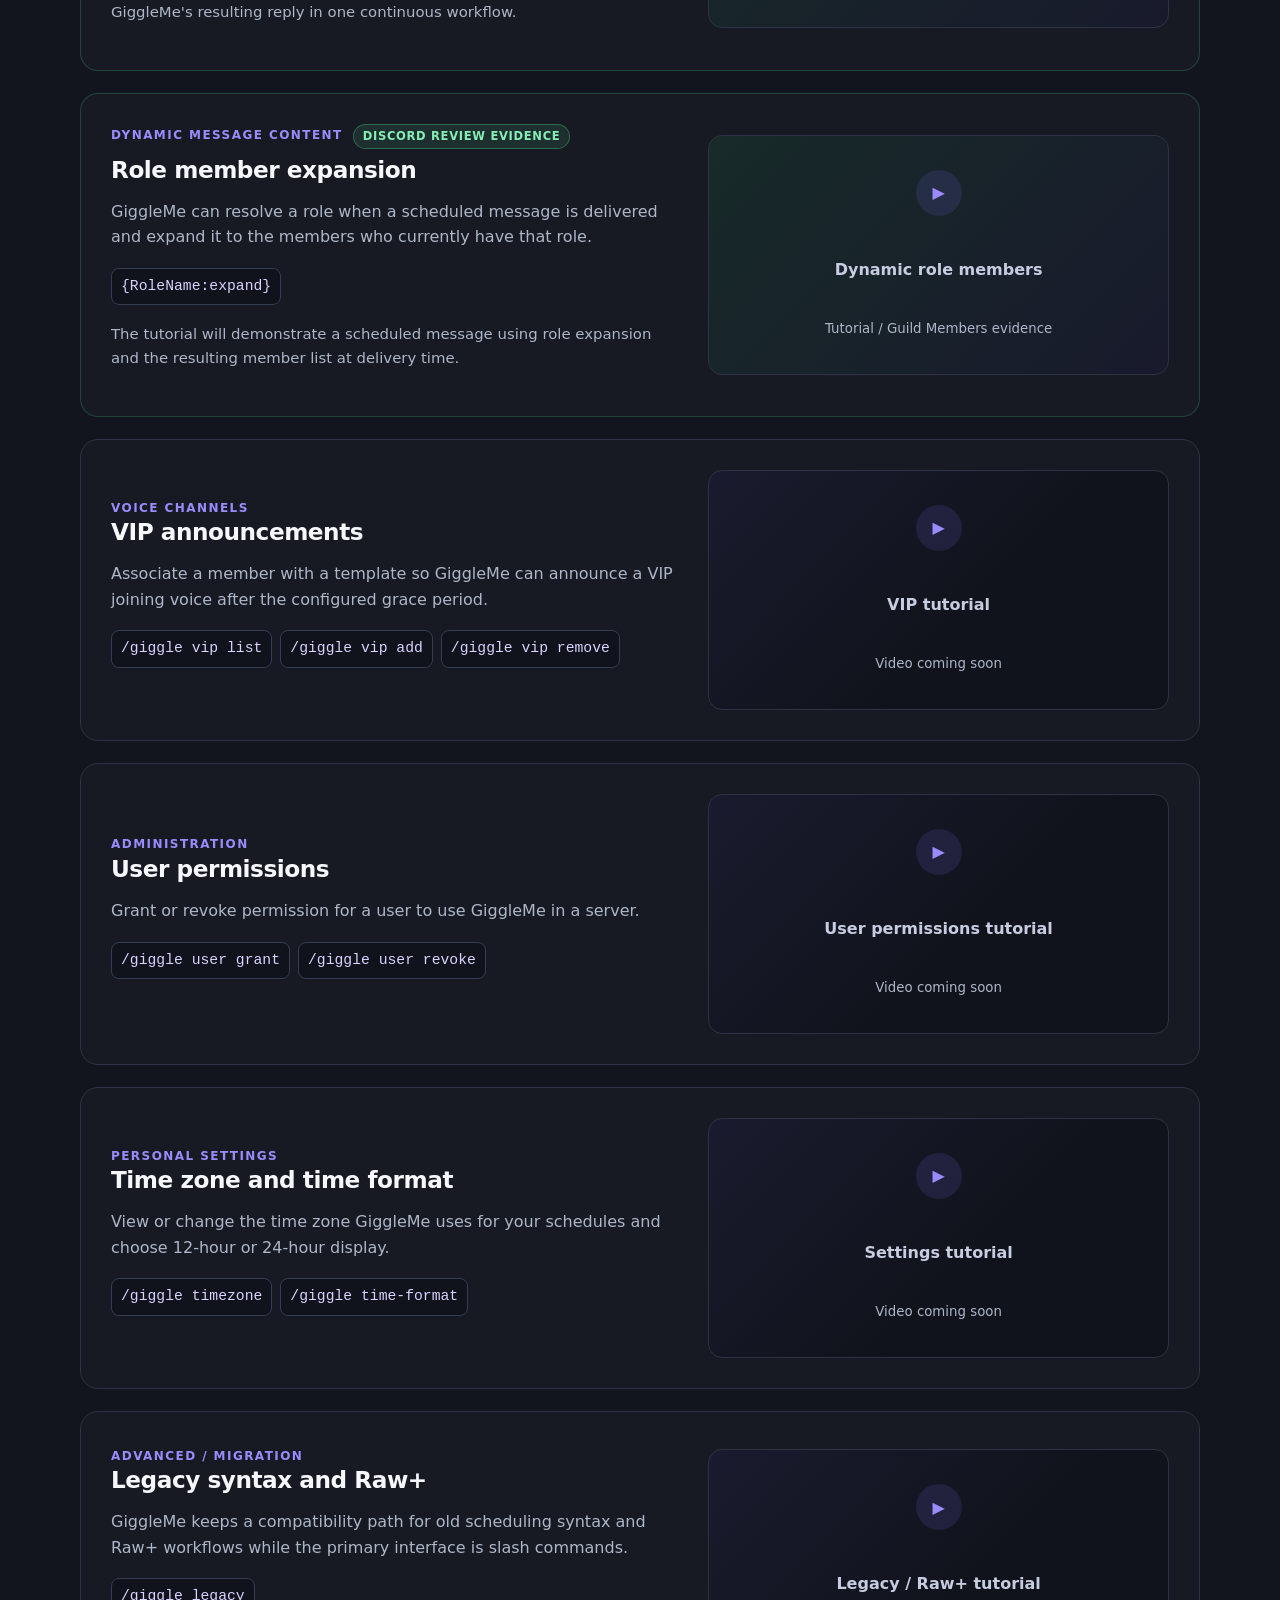
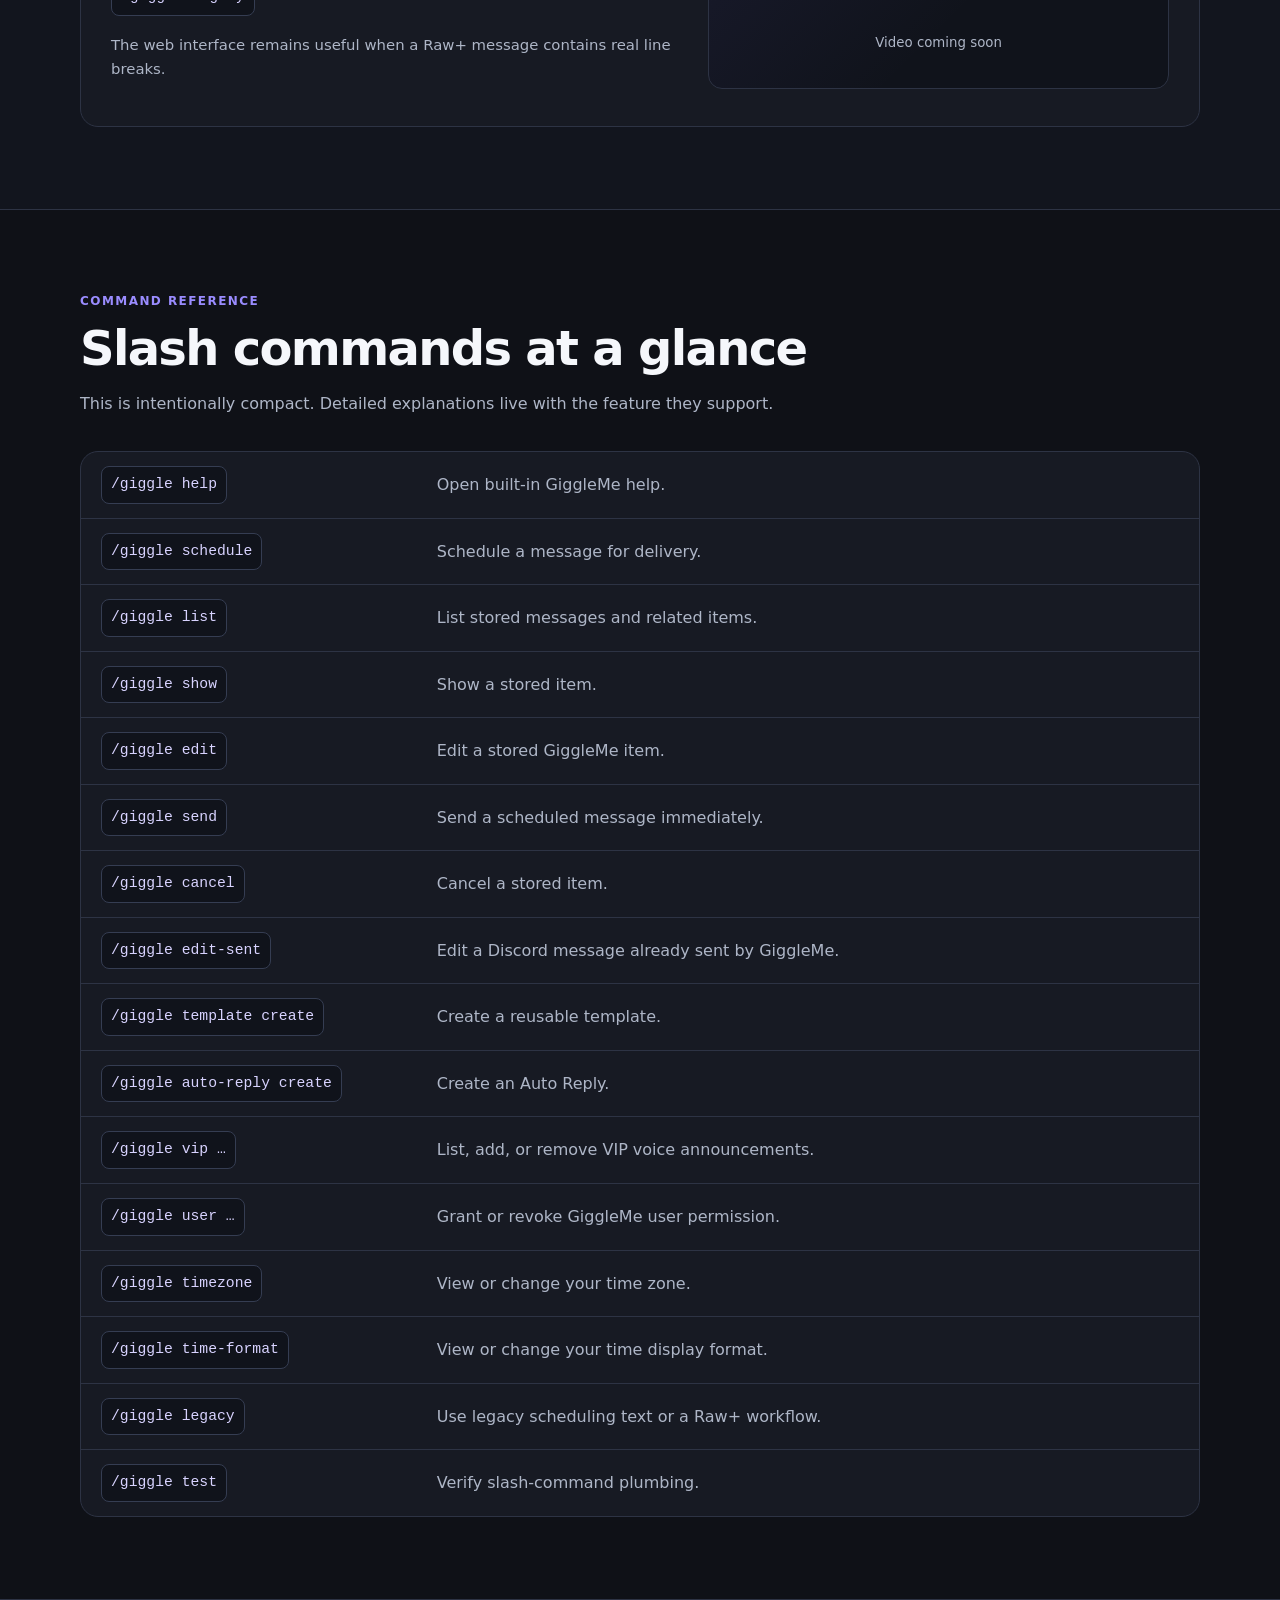
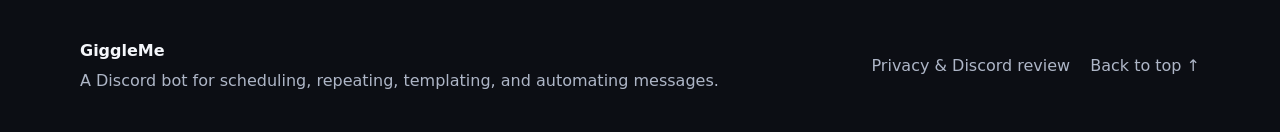
==== commit c620d4c3: "Use dark logo" ====
--- a/web/help/index.html
+++ b/web/help/index.html
@@ -11,7 +11,7 @@
   <header class="site-header">
     <div class="shell header-inner">
       <a class="brand" href="#top" aria-label="GiggleMe Help home">
-        <img class="brand-logo" src="giggleme-logo.png" alt="GiggleMe logo">
+        <img class="brand-logo" src="giggleme-logo-dark.png" alt="GiggleMe logo">
       </a>
       <nav class="header-nav" aria-label="Help navigation">
         <a href="#start">Start here</a>
